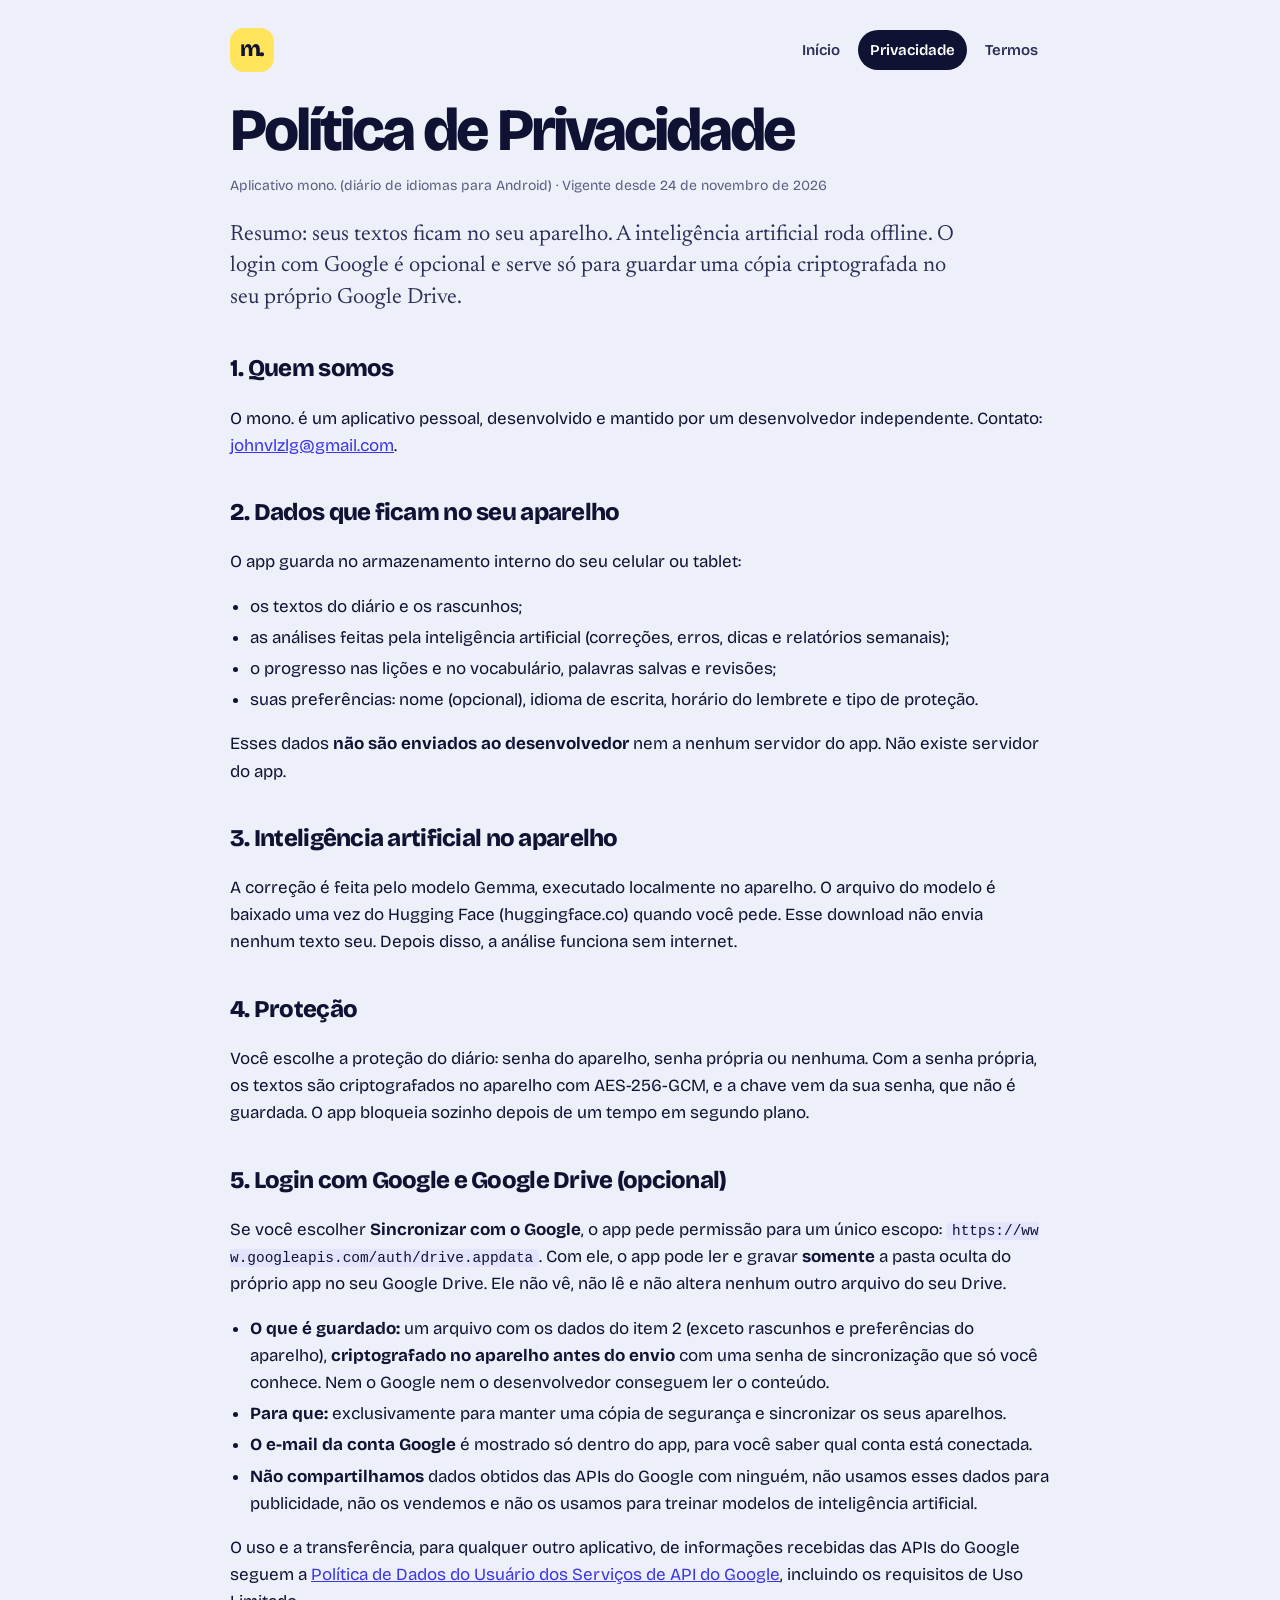
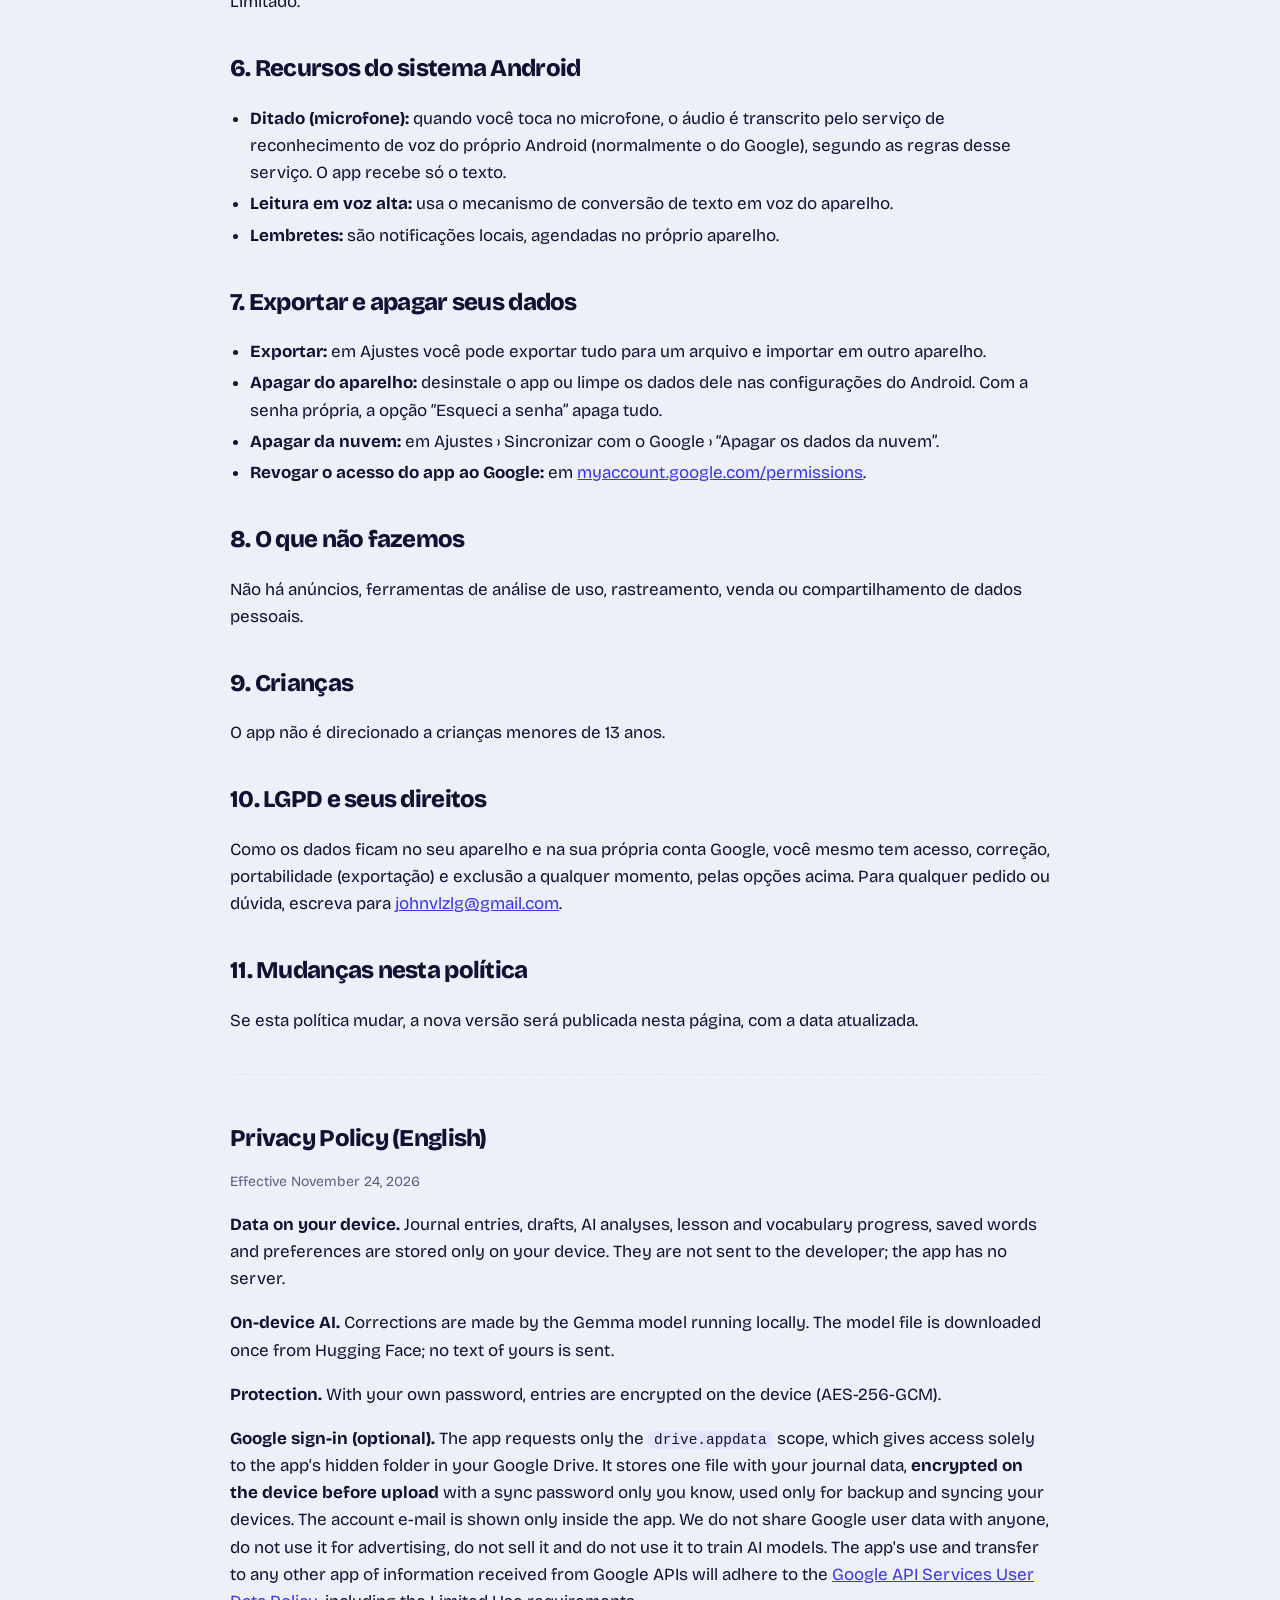
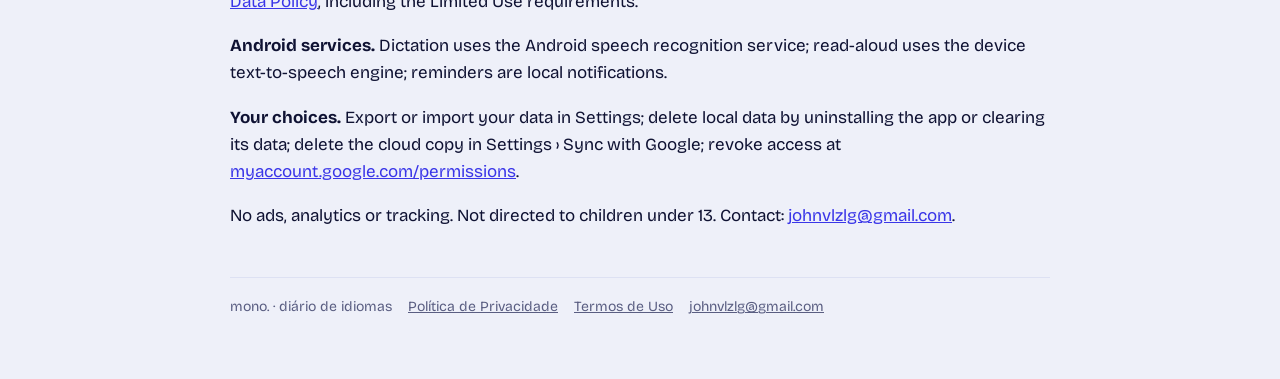
==== privacidade.html @ 58bb5821 "first commit" ====
<!doctype html>
<html lang="pt-BR">
<head>
<meta charset="utf-8">
<meta name="viewport" content="width=device-width,initial-scale=1">
<title>Política de Privacidade · mono.</title>
<meta name="description" content="mono. é um diário para praticar idiomas, com correção por inteligência artificial que roda no próprio celular.">
<link rel="stylesheet" href="estilo.css">
</head>
<body>
<div class="wrap">
<header class="top">
  <a class="logo" href="index.html" aria-label="mono. início">m.</a>
  <nav>
    <a href="index.html">Início</a>
    <a href="privacidade.html" aria-current="page">Privacidade</a>
    <a href="termos.html">Termos</a>
  </nav>
</header>
<main>
<h1>Política de Privacidade</h1>
<p class="meta">Aplicativo mono. (diário de idiomas para Android) · Vigente desde 24 de novembro de 2026</p>

<p class="lead">Resumo: seus textos ficam no seu aparelho. A inteligência artificial roda offline. O login com Google é opcional e serve só para guardar uma cópia criptografada no seu próprio Google Drive.</p>

<h2>1. Quem somos</h2>
<p>O mono. é um aplicativo pessoal, desenvolvido e mantido por um desenvolvedor independente. Contato: <a href="mailto:johnvlzlg@gmail.com">johnvlzlg@gmail.com</a>.</p>

<h2>2. Dados que ficam no seu aparelho</h2>
<p>O app guarda no armazenamento interno do seu celular ou tablet:</p>
<ul>
  <li>os textos do diário e os rascunhos;</li>
  <li>as análises feitas pela inteligência artificial (correções, erros, dicas e relatórios semanais);</li>
  <li>o progresso nas lições e no vocabulário, palavras salvas e revisões;</li>
  <li>suas preferências: nome (opcional), idioma de escrita, horário do lembrete e tipo de proteção.</li>
</ul>
<p>Esses dados <b>não são enviados ao desenvolvedor</b> nem a nenhum servidor do app. Não existe servidor do app.</p>

<h2>3. Inteligência artificial no aparelho</h2>
<p>A correção é feita pelo modelo Gemma, executado localmente no aparelho. O arquivo do modelo é baixado uma vez do Hugging Face (huggingface.co) quando você pede. Esse download não envia nenhum texto seu. Depois disso, a análise funciona sem internet.</p>

<h2>4. Proteção</h2>
<p>Você escolhe a proteção do diário: senha do aparelho, senha própria ou nenhuma. Com a senha própria, os textos são criptografados no aparelho com AES-256-GCM, e a chave vem da sua senha, que não é guardada. O app bloqueia sozinho depois de um tempo em segundo plano.</p>

<h2>5. Login com Google e Google Drive (opcional)</h2>
<p>Se você escolher <b>Sincronizar com o Google</b>, o app pede permissão para um único escopo: <code>https://www.googleapis.com/auth/drive.appdata</code>. Com ele, o app pode ler e gravar <b>somente</b> a pasta oculta do próprio app no seu Google Drive. Ele não vê, não lê e não altera nenhum outro arquivo do seu Drive.</p>
<ul>
  <li><b>O que é guardado:</b> um arquivo com os dados do item 2 (exceto rascunhos e preferências do aparelho), <b>criptografado no aparelho antes do envio</b> com uma senha de sincronização que só você conhece. Nem o Google nem o desenvolvedor conseguem ler o conteúdo.</li>
  <li><b>Para que:</b> exclusivamente para manter uma cópia de segurança e sincronizar os seus aparelhos.</li>
  <li><b>O e-mail da conta Google</b> é mostrado só dentro do app, para você saber qual conta está conectada.</li>
  <li><b>Não compartilhamos</b> dados obtidos das APIs do Google com ninguém, não usamos esses dados para publicidade, não os vendemos e não os usamos para treinar modelos de inteligência artificial.</li>
</ul>
<p>O uso e a transferência, para qualquer outro aplicativo, de informações recebidas das APIs do Google seguem a <a href="https://developers.google.com/terms/api-services-user-data-policy">Política de Dados do Usuário dos Serviços de API do Google</a>, incluindo os requisitos de Uso Limitado.</p>

<h2>6. Recursos do sistema Android</h2>
<ul>
  <li><b>Ditado (microfone):</b> quando você toca no microfone, o áudio é transcrito pelo serviço de reconhecimento de voz do próprio Android (normalmente o do Google), segundo as regras desse serviço. O app recebe só o texto.</li>
  <li><b>Leitura em voz alta:</b> usa o mecanismo de conversão de texto em voz do aparelho.</li>
  <li><b>Lembretes:</b> são notificações locais, agendadas no próprio aparelho.</li>
</ul>

<h2>7. Exportar e apagar seus dados</h2>
<ul>
  <li><b>Exportar:</b> em Ajustes você pode exportar tudo para um arquivo e importar em outro aparelho.</li>
  <li><b>Apagar do aparelho:</b> desinstale o app ou limpe os dados dele nas configurações do Android. Com a senha própria, a opção “Esqueci a senha” apaga tudo.</li>
  <li><b>Apagar da nuvem:</b> em Ajustes › Sincronizar com o Google › “Apagar os dados da nuvem”.</li>
  <li><b>Revogar o acesso do app ao Google:</b> em <a href="https://myaccount.google.com/permissions">myaccount.google.com/permissions</a>.</li>
</ul>

<h2>8. O que não fazemos</h2>
<p>Não há anúncios, ferramentas de análise de uso, rastreamento, venda ou compartilhamento de dados pessoais.</p>

<h2>9. Crianças</h2>
<p>O app não é direcionado a crianças menores de 13 anos.</p>

<h2>10. LGPD e seus direitos</h2>
<p>Como os dados ficam no seu aparelho e na sua própria conta Google, você mesmo tem acesso, correção, portabilidade (exportação) e exclusão a qualquer momento, pelas opções acima. Para qualquer pedido ou dúvida, escreva para <a href="mailto:johnvlzlg@gmail.com">johnvlzlg@gmail.com</a>.</p>

<h2>11. Mudanças nesta política</h2>
<p>Se esta política mudar, a nova versão será publicada nesta página, com a data atualizada.</p>

<section class="en" id="en" lang="en">
<h2>Privacy Policy (English)</h2>
<p class="meta">Effective November 24, 2026</p>
<p><b>Data on your device.</b> Journal entries, drafts, AI analyses, lesson and vocabulary progress, saved words and preferences are stored only on your device. They are not sent to the developer; the app has no server.</p>
<p><b>On-device AI.</b> Corrections are made by the Gemma model running locally. The model file is downloaded once from Hugging Face; no text of yours is sent.</p>
<p><b>Protection.</b> With your own password, entries are encrypted on the device (AES-256-GCM).</p>
<p><b>Google sign-in (optional).</b> The app requests only the <code>drive.appdata</code> scope, which gives access solely to the app's hidden folder in your Google Drive. It stores one file with your journal data, <b>encrypted on the device before upload</b> with a sync password only you know, used only for backup and syncing your devices. The account e-mail is shown only inside the app. We do not share Google user data with anyone, do not use it for advertising, do not sell it and do not use it to train AI models. The app's use and transfer to any other app of information received from Google APIs will adhere to the <a href="https://developers.google.com/terms/api-services-user-data-policy">Google API Services User Data Policy</a>, including the Limited Use requirements.</p>
<p><b>Android services.</b> Dictation uses the Android speech recognition service; read-aloud uses the device text-to-speech engine; reminders are local notifications.</p>
<p><b>Your choices.</b> Export or import your data in Settings; delete local data by uninstalling the app or clearing its data; delete the cloud copy in Settings › Sync with Google; revoke access at <a href="https://myaccount.google.com/permissions">myaccount.google.com/permissions</a>.</p>
<p>No ads, analytics or tracking. Not directed to children under 13. Contact: <a href="mailto:johnvlzlg@gmail.com">johnvlzlg@gmail.com</a>.</p>
</section>
</main>
<footer>
  <span>mono. · diário de idiomas</span>
  <a href="privacidade.html">Política de Privacidade</a>
  <a href="termos.html">Termos de Uso</a>
  <a href="mailto:johnvlzlg@gmail.com">johnvlzlg@gmail.com</a>
</footer>
</div>
</body>
</html>
---- estilo.css ----
@font-face{font-family:'Bricolage Grotesque';font-style:normal;font-display:swap;font-weight:200 800;src:url(fonts/bricolage-grotesque-latin-ext-opsz-normal.woff2) format('woff2-variations');unicode-range:U+0100-02BA,U+02BD-02C5,U+02C7-02CC,U+02CE-02D7,U+02DD-02FF,U+0304,U+0308,U+0329,U+1D00-1DBF,U+1E00-1E9F,U+1EF2-1EFF,U+2020,U+20A0-20AB,U+20AD-20C0,U+2113,U+2C60-2C7F,U+A720-A7FF}
@font-face{font-family:'Bricolage Grotesque';font-style:normal;font-display:swap;font-weight:200 800;src:url(fonts/bricolage-grotesque-latin-opsz-normal.woff2) format('woff2-variations');unicode-range:U+0000-00FF,U+0131,U+0152-0153,U+02BB-02BC,U+02C6,U+02DA,U+02DC,U+0304,U+0308,U+0329,U+2000-206F,U+20AC,U+2122,U+2191,U+2193,U+2212,U+2215,U+FEFF,U+FFFD}
@font-face{font-family:'Newsreader';font-style:normal;font-display:swap;font-weight:200 800;src:url(fonts/newsreader-latin-ext-opsz-normal.woff2) format('woff2-variations');unicode-range:U+0100-02BA,U+02BD-02C5,U+02C7-02CC,U+02CE-02D7,U+02DD-02FF,U+0304,U+0308,U+0329,U+1D00-1DBF,U+1E00-1E9F,U+1EF2-1EFF,U+2020,U+20A0-20AB,U+20AD-20C0,U+2113,U+2C60-2C7F,U+A720-A7FF}
@font-face{font-family:'Newsreader';font-style:normal;font-display:swap;font-weight:200 800;src:url(fonts/newsreader-latin-opsz-normal.woff2) format('woff2-variations');unicode-range:U+0000-00FF,U+0131,U+0152-0153,U+02BB-02BC,U+02C6,U+02DA,U+02DC,U+0304,U+0308,U+0329,U+2000-206F,U+20AC,U+2122,U+2191,U+2193,U+2212,U+2215,U+FEFF,U+FFFD}
@font-face{font-family:'Newsreader';font-style:italic;font-display:swap;font-weight:200 800;src:url(fonts/newsreader-latin-ext-opsz-italic.woff2) format('woff2-variations');unicode-range:U+0100-02BA,U+02BD-02C5,U+02C7-02CC,U+02CE-02D7,U+02DD-02FF,U+0304,U+0308,U+0329,U+1D00-1DBF,U+1E00-1E9F,U+1EF2-1EFF,U+2020,U+20A0-20AB,U+20AD-20C0,U+2113,U+2C60-2C7F,U+A720-A7FF}
@font-face{font-family:'Newsreader';font-style:italic;font-display:swap;font-weight:200 800;src:url(fonts/newsreader-latin-opsz-italic.woff2) format('woff2-variations');unicode-range:U+0000-00FF,U+0131,U+0152-0153,U+02BB-02BC,U+02C6,U+02DA,U+02DC,U+0304,U+0308,U+0329,U+2000-206F,U+20AC,U+2122,U+2191,U+2193,U+2212,U+2215,U+FEFF,U+FFFD}
:root{--ink:#0f1233;--ink-2:#2b2f57;--muted:#5a5e82;--paper:#eef0f9;--sheet:#fbfbff;--line:#dde1f3;--blue:#3a36e8;--blue-soft:#e4e4ff;--mark:#ffe45c;
--display:'Bricolage Grotesque',system-ui,-apple-system,'Segoe UI',Roboto,sans-serif;--serif:'Newsreader',Georgia,'Times New Roman',serif}
*{box-sizing:border-box}
html{-webkit-text-size-adjust:100%}
body{margin:0;background:var(--paper);color:var(--ink);font:400 17px/1.6 var(--display)}
a{color:var(--blue)}
code{font-size:.85em;background:var(--blue-soft);padding:1px 6px;border-radius:6px;word-break:break-all}
.wrap{max-width:860px;margin:0 auto;padding:28px 20px 60px}
header.top{display:flex;align-items:center;gap:12px;margin-bottom:28px}
.logo{width:44px;height:44px;border-radius:14px;background:var(--mark);display:grid;place-items:center;font-weight:800;font-size:22px;letter-spacing:-.05em;color:var(--ink);text-decoration:none}
header.top nav{margin-left:auto;display:flex;gap:6px;flex-wrap:wrap}
header.top nav a{text-decoration:none;color:var(--ink-2);font-weight:600;font-size:15px;padding:8px 12px;border-radius:99px}
header.top nav a[aria-current]{background:var(--ink);color:#fff}
h1{font-size:clamp(36px,7vw,60px);line-height:1.02;letter-spacing:-.05em;margin:0 0 14px;font-weight:800}
h1 em{font-family:var(--serif);font-style:italic;font-weight:500;letter-spacing:-.02em}
h2{font-size:24px;letter-spacing:-.03em;margin:34px 0 8px;font-weight:800}
.lead{font-family:var(--serif);font-size:22px;line-height:1.45;color:var(--ink-2);max-width:34em}
.card{background:var(--sheet);border:1px solid var(--line);border-radius:26px;padding:22px 24px;margin:16px 0}
.grid{display:grid;grid-template-columns:repeat(auto-fit,minmax(240px,1fr));gap:14px;margin-top:22px}
.grid .card{margin:0}.grid b{display:block;font-size:18px;margin-bottom:4px}
.dark{background:var(--ink);color:#fff;border:0}.dark a{color:var(--mark)}
mark{background:var(--mark);color:var(--ink);padding:0 4px;border-radius:4px}
.meta{color:var(--muted);font-size:14px}
ul{padding-left:1.2em}li{margin:4px 0}
.en{border-top:1px dashed var(--line);margin-top:40px;padding-top:10px}
footer{margin-top:48px;padding-top:18px;border-top:1px solid var(--line);color:var(--muted);font-size:14px;display:flex;gap:16px;flex-wrap:wrap}
footer a{color:var(--muted)}
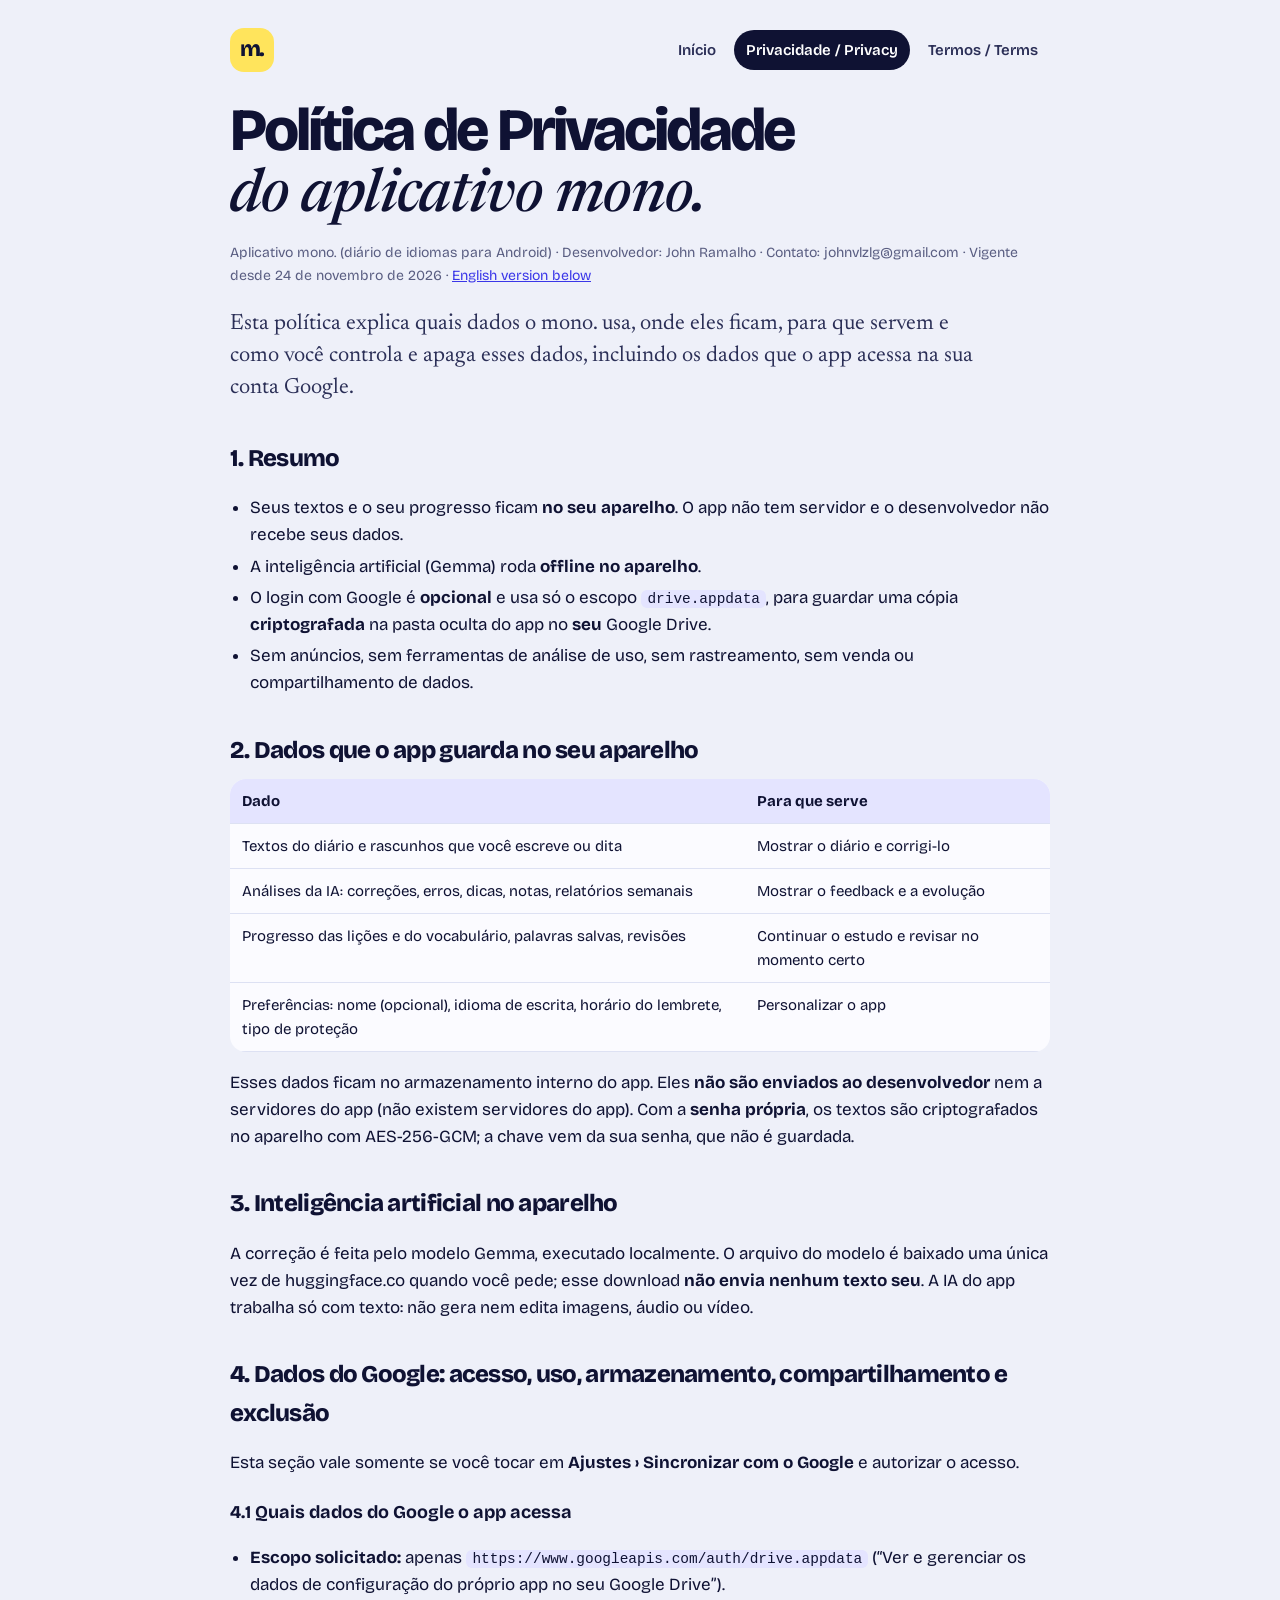
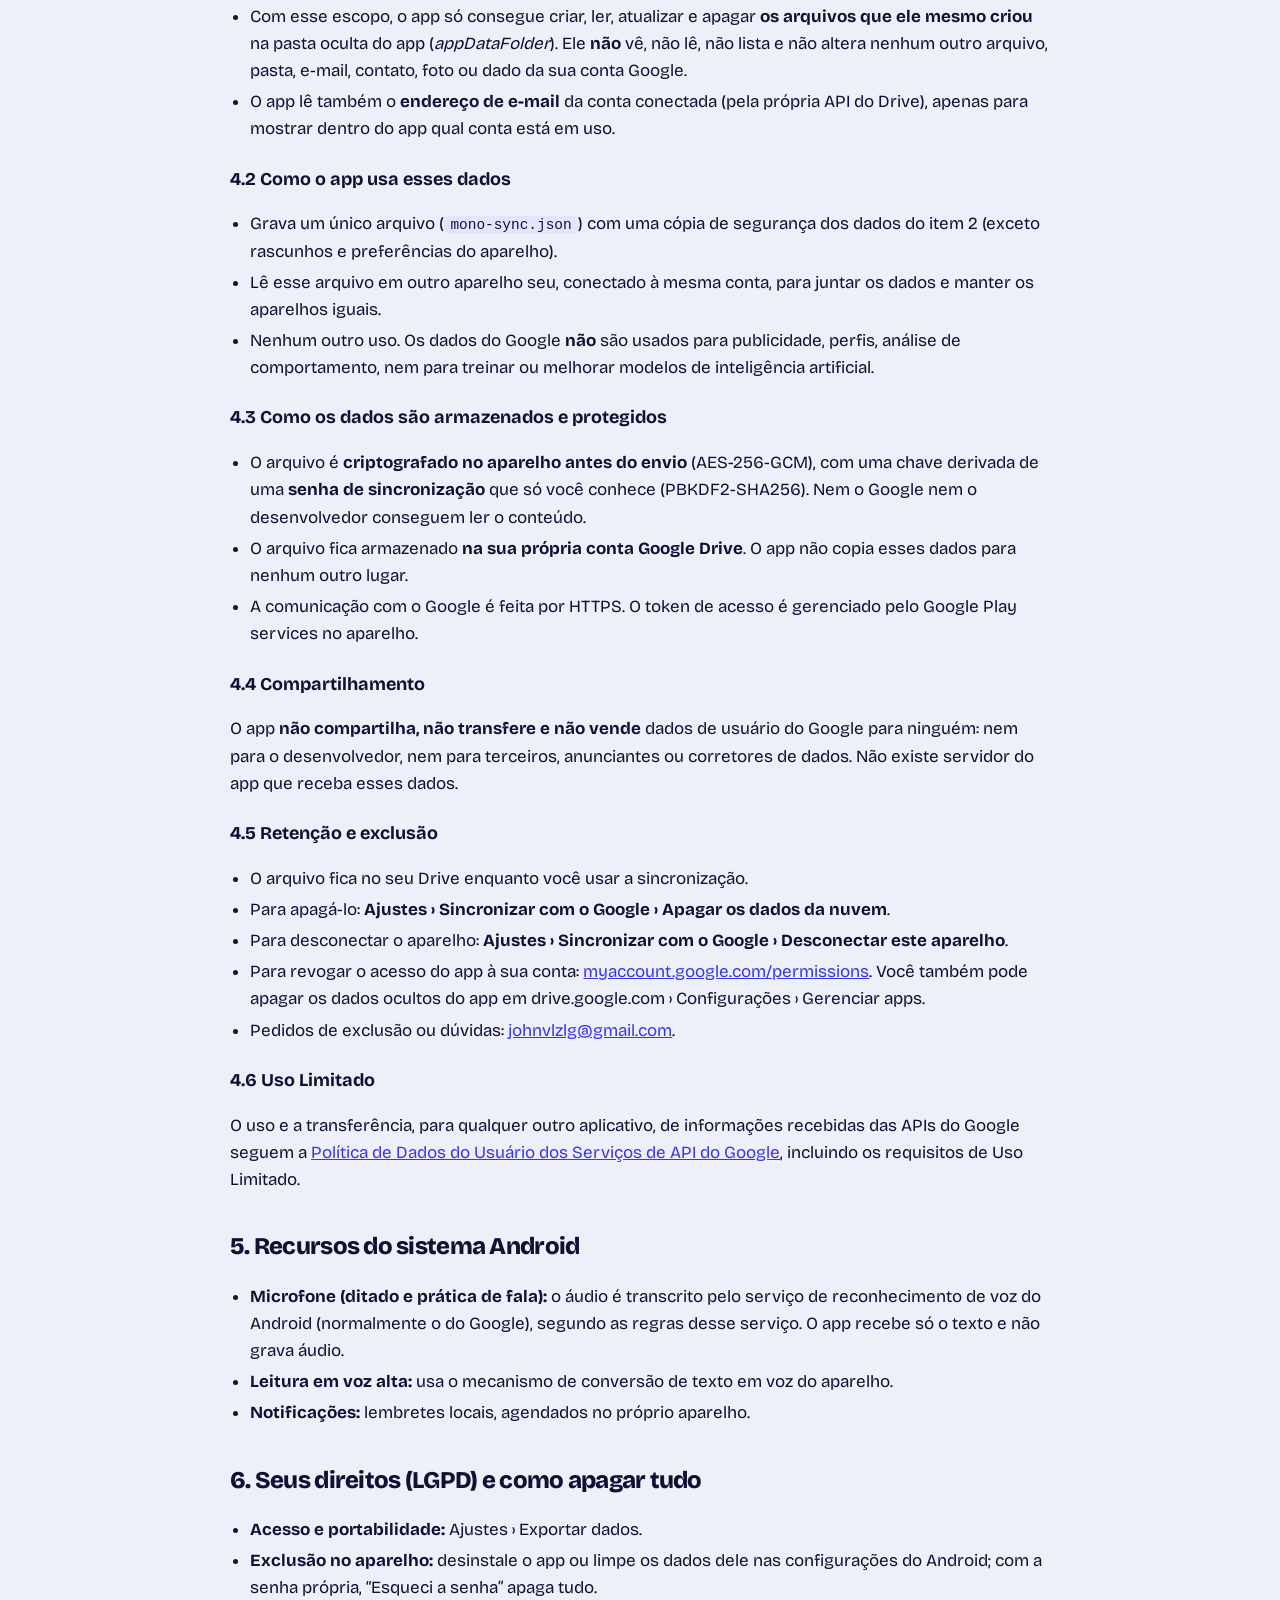
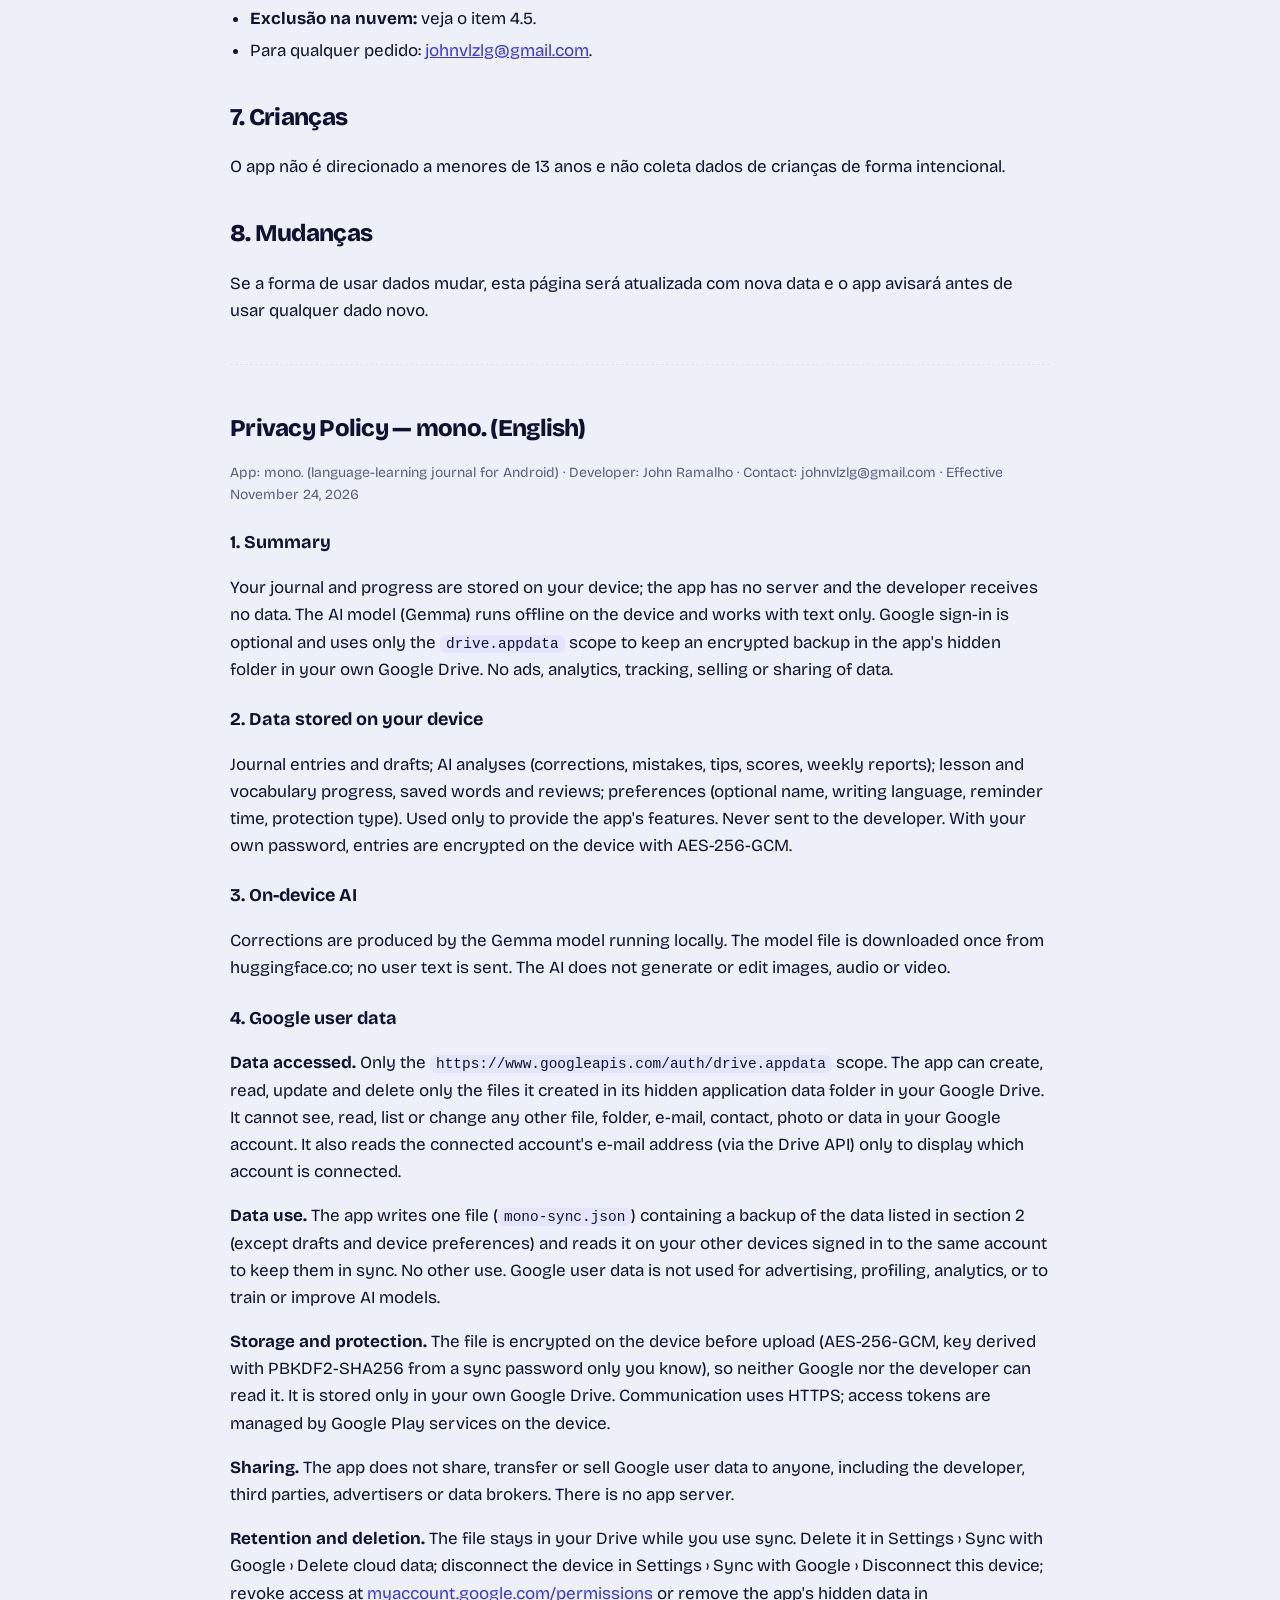
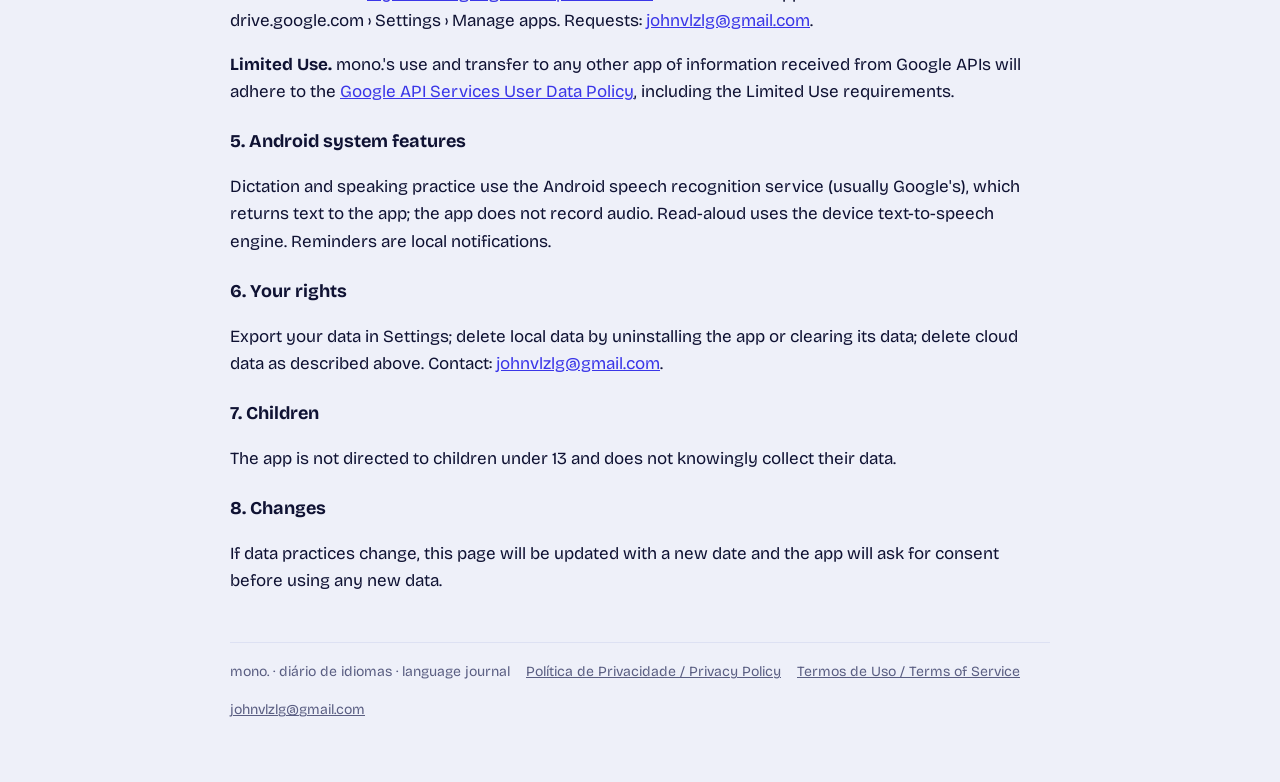
==== commit 13405a20: "first3 commit" ====
--- a/privacidade.html
+++ b/privacidade.html
@@ -2,9 +2,12 @@
 <html lang="pt-BR">
 <head>
 <meta charset="utf-8">
+<meta name="google-site-verification" content="KrFs0eqabBYTJktM5FBpyhpd_qzh3mR7Fe65DcXL_Aw" />
 <meta name="viewport" content="width=device-width,initial-scale=1">
-<title>Política de Privacidade · mono.</title>
-<meta name="description" content="mono. é um diário para praticar idiomas, com correção por inteligência artificial que roda no próprio celular.">
+<title>Política de Privacidade · Privacy Policy · mono.</title>
+<meta name="application-name" content="mono.">
+<meta property="og:site_name" content="mono.">
+<meta name="description" content="mono. is a language-learning journal app for Android with on-device AI correction. mono. é um diário para praticar idiomas com correção por IA no próprio celular.">
 <link rel="stylesheet" href="estilo.css">
 </head>
 <body>
@@ -13,88 +16,135 @@
   <a class="logo" href="index.html" aria-label="mono. início">m.</a>
   <nav>
     <a href="index.html">Início</a>
-    <a href="privacidade.html" aria-current="page">Privacidade</a>
-    <a href="termos.html">Termos</a>
+    <a href="privacidade.html" aria-current="page">Privacidade / Privacy</a>
+    <a href="termos.html">Termos / Terms</a>
   </nav>
 </header>
 <main>
-<h1>Política de Privacidade</h1>
-<p class="meta">Aplicativo mono. (diário de idiomas para Android) · Vigente desde 24 de novembro de 2026</p>
+<h1>Política de Privacidade<br><em>do aplicativo mono.</em></h1>
+<p class="meta">Aplicativo mono. (diário de idiomas para Android) · Desenvolvedor: John Ramalho · Contato: johnvlzlg@gmail.com · Vigente desde 24 de novembro de 2026 · <a href="#en">English version below</a></p>
 
-<p class="lead">Resumo: seus textos ficam no seu aparelho. A inteligência artificial roda offline. O login com Google é opcional e serve só para guardar uma cópia criptografada no seu próprio Google Drive.</p>
+<p class="lead">Esta política explica quais dados o mono. usa, onde eles ficam, para que servem e como você controla e apaga esses dados, incluindo os dados que o app acessa na sua conta Google.</p>
 
-<h2>1. Quem somos</h2>
-<p>O mono. é um aplicativo pessoal, desenvolvido e mantido por um desenvolvedor independente. Contato: <a href="mailto:johnvlzlg@gmail.com">johnvlzlg@gmail.com</a>.</p>
+<h2>1. Resumo</h2>
+<ul>
+  <li>Seus textos e o seu progresso ficam <b>no seu aparelho</b>. O app não tem servidor e o desenvolvedor não recebe seus dados.</li>
+  <li>A inteligência artificial (Gemma) roda <b>offline no aparelho</b>.</li>
+  <li>O login com Google é <b>opcional</b> e usa só o escopo <code>drive.appdata</code>, para guardar uma cópia <b>criptografada</b> na pasta oculta do app no <b>seu</b> Google Drive.</li>
+  <li>Sem anúncios, sem ferramentas de análise de uso, sem rastreamento, sem venda ou compartilhamento de dados.</li>
+</ul>
 
-<h2>2. Dados que ficam no seu aparelho</h2>
-<p>O app guarda no armazenamento interno do seu celular ou tablet:</p>
-<ul>
-  <li>os textos do diário e os rascunhos;</li>
-  <li>as análises feitas pela inteligência artificial (correções, erros, dicas e relatórios semanais);</li>
-  <li>o progresso nas lições e no vocabulário, palavras salvas e revisões;</li>
-  <li>suas preferências: nome (opcional), idioma de escrita, horário do lembrete e tipo de proteção.</li>
-</ul>
-<p>Esses dados <b>não são enviados ao desenvolvedor</b> nem a nenhum servidor do app. Não existe servidor do app.</p>
+<h2>2. Dados que o app guarda no seu aparelho</h2>
+<table class="tb">
+<tr><th>Dado</th><th>Para que serve</th></tr>
+<tr><td>Textos do diário e rascunhos que você escreve ou dita</td><td>Mostrar o diário e corrigi-lo</td></tr>
+<tr><td>Análises da IA: correções, erros, dicas, notas, relatórios semanais</td><td>Mostrar o feedback e a evolução</td></tr>
+<tr><td>Progresso das lições e do vocabulário, palavras salvas, revisões</td><td>Continuar o estudo e revisar no momento certo</td></tr>
+<tr><td>Preferências: nome (opcional), idioma de escrita, horário do lembrete, tipo de proteção</td><td>Personalizar o app</td></tr>
+</table>
+<p>Esses dados ficam no armazenamento interno do app. Eles <b>não são enviados ao desenvolvedor</b> nem a servidores do app (não existem servidores do app). Com a <b>senha própria</b>, os textos são criptografados no aparelho com AES-256-GCM; a chave vem da sua senha, que não é guardada.</p>
 
 <h2>3. Inteligência artificial no aparelho</h2>
-<p>A correção é feita pelo modelo Gemma, executado localmente no aparelho. O arquivo do modelo é baixado uma vez do Hugging Face (huggingface.co) quando você pede. Esse download não envia nenhum texto seu. Depois disso, a análise funciona sem internet.</p>
+<p>A correção é feita pelo modelo Gemma, executado localmente. O arquivo do modelo é baixado uma única vez de huggingface.co quando você pede; esse download <b>não envia nenhum texto seu</b>. A IA do app trabalha só com texto: não gera nem edita imagens, áudio ou vídeo.</p>
 
-<h2>4. Proteção</h2>
-<p>Você escolhe a proteção do diário: senha do aparelho, senha própria ou nenhuma. Com a senha própria, os textos são criptografados no aparelho com AES-256-GCM, e a chave vem da sua senha, que não é guardada. O app bloqueia sozinho depois de um tempo em segundo plano.</p>
+<h2>4. Dados do Google: acesso, uso, armazenamento, compartilhamento e exclusão</h2>
+<p>Esta seção vale somente se você tocar em <b>Ajustes › Sincronizar com o Google</b> e autorizar o acesso.</p>
 
-<h2>5. Login com Google e Google Drive (opcional)</h2>
-<p>Se você escolher <b>Sincronizar com o Google</b>, o app pede permissão para um único escopo: <code>https://www.googleapis.com/auth/drive.appdata</code>. Com ele, o app pode ler e gravar <b>somente</b> a pasta oculta do próprio app no seu Google Drive. Ele não vê, não lê e não altera nenhum outro arquivo do seu Drive.</p>
+<h3>4.1 Quais dados do Google o app acessa</h3>
 <ul>
-  <li><b>O que é guardado:</b> um arquivo com os dados do item 2 (exceto rascunhos e preferências do aparelho), <b>criptografado no aparelho antes do envio</b> com uma senha de sincronização que só você conhece. Nem o Google nem o desenvolvedor conseguem ler o conteúdo.</li>
-  <li><b>Para que:</b> exclusivamente para manter uma cópia de segurança e sincronizar os seus aparelhos.</li>
-  <li><b>O e-mail da conta Google</b> é mostrado só dentro do app, para você saber qual conta está conectada.</li>
-  <li><b>Não compartilhamos</b> dados obtidos das APIs do Google com ninguém, não usamos esses dados para publicidade, não os vendemos e não os usamos para treinar modelos de inteligência artificial.</li>
+  <li><b>Escopo solicitado:</b> apenas <code>https://www.googleapis.com/auth/drive.appdata</code> (“Ver e gerenciar os dados de configuração do próprio app no seu Google Drive”).</li>
+  <li>Com esse escopo, o app só consegue criar, ler, atualizar e apagar <b>os arquivos que ele mesmo criou</b> na pasta oculta do app (<i>appDataFolder</i>). Ele <b>não</b> vê, não lê, não lista e não altera nenhum outro arquivo, pasta, e-mail, contato, foto ou dado da sua conta Google.</li>
+  <li>O app lê também o <b>endereço de e-mail</b> da conta conectada (pela própria API do Drive), apenas para mostrar dentro do app qual conta está em uso.</li>
 </ul>
+
+<h3>4.2 Como o app usa esses dados</h3>
+<ul>
+  <li>Grava um único arquivo (<code>mono-sync.json</code>) com uma cópia de segurança dos dados do item 2 (exceto rascunhos e preferências do aparelho).</li>
+  <li>Lê esse arquivo em outro aparelho seu, conectado à mesma conta, para juntar os dados e manter os aparelhos iguais.</li>
+  <li>Nenhum outro uso. Os dados do Google <b>não</b> são usados para publicidade, perfis, análise de comportamento, nem para treinar ou melhorar modelos de inteligência artificial.</li>
+</ul>
+
+<h3>4.3 Como os dados são armazenados e protegidos</h3>
+<ul>
+  <li>O arquivo é <b>criptografado no aparelho antes do envio</b> (AES-256-GCM), com uma chave derivada de uma <b>senha de sincronização</b> que só você conhece (PBKDF2-SHA256). Nem o Google nem o desenvolvedor conseguem ler o conteúdo.</li>
+  <li>O arquivo fica armazenado <b>na sua própria conta Google Drive</b>. O app não copia esses dados para nenhum outro lugar.</li>
+  <li>A comunicação com o Google é feita por HTTPS. O token de acesso é gerenciado pelo Google Play services no aparelho.</li>
+</ul>
+
+<h3>4.4 Compartilhamento</h3>
+<p>O app <b>não compartilha, não transfere e não vende</b> dados de usuário do Google para ninguém: nem para o desenvolvedor, nem para terceiros, anunciantes ou corretores de dados. Não existe servidor do app que receba esses dados.</p>
+
+<h3>4.5 Retenção e exclusão</h3>
+<ul>
+  <li>O arquivo fica no seu Drive enquanto você usar a sincronização.</li>
+  <li>Para apagá-lo: <b>Ajustes › Sincronizar com o Google › Apagar os dados da nuvem</b>.</li>
+  <li>Para desconectar o aparelho: <b>Ajustes › Sincronizar com o Google › Desconectar este aparelho</b>.</li>
+  <li>Para revogar o acesso do app à sua conta: <a href="https://myaccount.google.com/permissions">myaccount.google.com/permissions</a>. Você também pode apagar os dados ocultos do app em drive.google.com › Configurações › Gerenciar apps.</li>
+  <li>Pedidos de exclusão ou dúvidas: <a href="mailto:johnvlzlg@gmail.com">johnvlzlg@gmail.com</a>.</li>
+</ul>
+
+<h3>4.6 Uso Limitado</h3>
 <p>O uso e a transferência, para qualquer outro aplicativo, de informações recebidas das APIs do Google seguem a <a href="https://developers.google.com/terms/api-services-user-data-policy">Política de Dados do Usuário dos Serviços de API do Google</a>, incluindo os requisitos de Uso Limitado.</p>
 
-<h2>6. Recursos do sistema Android</h2>
+<h2>5. Recursos do sistema Android</h2>
 <ul>
-  <li><b>Ditado (microfone):</b> quando você toca no microfone, o áudio é transcrito pelo serviço de reconhecimento de voz do próprio Android (normalmente o do Google), segundo as regras desse serviço. O app recebe só o texto.</li>
+  <li><b>Microfone (ditado e prática de fala):</b> o áudio é transcrito pelo serviço de reconhecimento de voz do Android (normalmente o do Google), segundo as regras desse serviço. O app recebe só o texto e não grava áudio.</li>
   <li><b>Leitura em voz alta:</b> usa o mecanismo de conversão de texto em voz do aparelho.</li>
-  <li><b>Lembretes:</b> são notificações locais, agendadas no próprio aparelho.</li>
+  <li><b>Notificações:</b> lembretes locais, agendados no próprio aparelho.</li>
 </ul>
 
-<h2>7. Exportar e apagar seus dados</h2>
+<h2>6. Seus direitos (LGPD) e como apagar tudo</h2>
 <ul>
-  <li><b>Exportar:</b> em Ajustes você pode exportar tudo para um arquivo e importar em outro aparelho.</li>
-  <li><b>Apagar do aparelho:</b> desinstale o app ou limpe os dados dele nas configurações do Android. Com a senha própria, a opção “Esqueci a senha” apaga tudo.</li>
-  <li><b>Apagar da nuvem:</b> em Ajustes › Sincronizar com o Google › “Apagar os dados da nuvem”.</li>
-  <li><b>Revogar o acesso do app ao Google:</b> em <a href="https://myaccount.google.com/permissions">myaccount.google.com/permissions</a>.</li>
+  <li><b>Acesso e portabilidade:</b> Ajustes › Exportar dados.</li>
+  <li><b>Exclusão no aparelho:</b> desinstale o app ou limpe os dados dele nas configurações do Android; com a senha própria, “Esqueci a senha” apaga tudo.</li>
+  <li><b>Exclusão na nuvem:</b> veja o item 4.5.</li>
+  <li>Para qualquer pedido: <a href="mailto:johnvlzlg@gmail.com">johnvlzlg@gmail.com</a>.</li>
 </ul>
 
-<h2>8. O que não fazemos</h2>
-<p>Não há anúncios, ferramentas de análise de uso, rastreamento, venda ou compartilhamento de dados pessoais.</p>
+<h2>7. Crianças</h2>
+<p>O app não é direcionado a menores de 13 anos e não coleta dados de crianças de forma intencional.</p>
 
-<h2>9. Crianças</h2>
-<p>O app não é direcionado a crianças menores de 13 anos.</p>
-
-<h2>10. LGPD e seus direitos</h2>
-<p>Como os dados ficam no seu aparelho e na sua própria conta Google, você mesmo tem acesso, correção, portabilidade (exportação) e exclusão a qualquer momento, pelas opções acima. Para qualquer pedido ou dúvida, escreva para <a href="mailto:johnvlzlg@gmail.com">johnvlzlg@gmail.com</a>.</p>
-
-<h2>11. Mudanças nesta política</h2>
-<p>Se esta política mudar, a nova versão será publicada nesta página, com a data atualizada.</p>
+<h2>8. Mudanças</h2>
+<p>Se a forma de usar dados mudar, esta página será atualizada com nova data e o app avisará antes de usar qualquer dado novo.</p>
 
 <section class="en" id="en" lang="en">
-<h2>Privacy Policy (English)</h2>
-<p class="meta">Effective November 24, 2026</p>
-<p><b>Data on your device.</b> Journal entries, drafts, AI analyses, lesson and vocabulary progress, saved words and preferences are stored only on your device. They are not sent to the developer; the app has no server.</p>
-<p><b>On-device AI.</b> Corrections are made by the Gemma model running locally. The model file is downloaded once from Hugging Face; no text of yours is sent.</p>
-<p><b>Protection.</b> With your own password, entries are encrypted on the device (AES-256-GCM).</p>
-<p><b>Google sign-in (optional).</b> The app requests only the <code>drive.appdata</code> scope, which gives access solely to the app's hidden folder in your Google Drive. It stores one file with your journal data, <b>encrypted on the device before upload</b> with a sync password only you know, used only for backup and syncing your devices. The account e-mail is shown only inside the app. We do not share Google user data with anyone, do not use it for advertising, do not sell it and do not use it to train AI models. The app's use and transfer to any other app of information received from Google APIs will adhere to the <a href="https://developers.google.com/terms/api-services-user-data-policy">Google API Services User Data Policy</a>, including the Limited Use requirements.</p>
-<p><b>Android services.</b> Dictation uses the Android speech recognition service; read-aloud uses the device text-to-speech engine; reminders are local notifications.</p>
-<p><b>Your choices.</b> Export or import your data in Settings; delete local data by uninstalling the app or clearing its data; delete the cloud copy in Settings › Sync with Google; revoke access at <a href="https://myaccount.google.com/permissions">myaccount.google.com/permissions</a>.</p>
-<p>No ads, analytics or tracking. Not directed to children under 13. Contact: <a href="mailto:johnvlzlg@gmail.com">johnvlzlg@gmail.com</a>.</p>
+<h2>Privacy Policy — mono. (English)</h2>
+<p class="meta">App: mono. (language-learning journal for Android) · Developer: John Ramalho · Contact: johnvlzlg@gmail.com · Effective November 24, 2026</p>
+
+<h3>1. Summary</h3>
+<p>Your journal and progress are stored on your device; the app has no server and the developer receives no data. The AI model (Gemma) runs offline on the device and works with text only. Google sign-in is optional and uses only the <code>drive.appdata</code> scope to keep an encrypted backup in the app's hidden folder in your own Google Drive. No ads, analytics, tracking, selling or sharing of data.</p>
+
+<h3>2. Data stored on your device</h3>
+<p>Journal entries and drafts; AI analyses (corrections, mistakes, tips, scores, weekly reports); lesson and vocabulary progress, saved words and reviews; preferences (optional name, writing language, reminder time, protection type). Used only to provide the app's features. Never sent to the developer. With your own password, entries are encrypted on the device with AES-256-GCM.</p>
+
+<h3>3. On-device AI</h3>
+<p>Corrections are produced by the Gemma model running locally. The model file is downloaded once from huggingface.co; no user text is sent. The AI does not generate or edit images, audio or video.</p>
+
+<h3>4. Google user data</h3>
+<p><b>Data accessed.</b> Only the <code>https://www.googleapis.com/auth/drive.appdata</code> scope. The app can create, read, update and delete only the files it created in its hidden application data folder in your Google Drive. It cannot see, read, list or change any other file, folder, e-mail, contact, photo or data in your Google account. It also reads the connected account's e-mail address (via the Drive API) only to display which account is connected.</p>
+<p><b>Data use.</b> The app writes one file (<code>mono-sync.json</code>) containing a backup of the data listed in section 2 (except drafts and device preferences) and reads it on your other devices signed in to the same account to keep them in sync. No other use. Google user data is not used for advertising, profiling, analytics, or to train or improve AI models.</p>
+<p><b>Storage and protection.</b> The file is encrypted on the device before upload (AES-256-GCM, key derived with PBKDF2-SHA256 from a sync password only you know), so neither Google nor the developer can read it. It is stored only in your own Google Drive. Communication uses HTTPS; access tokens are managed by Google Play services on the device.</p>
+<p><b>Sharing.</b> The app does not share, transfer or sell Google user data to anyone, including the developer, third parties, advertisers or data brokers. There is no app server.</p>
+<p><b>Retention and deletion.</b> The file stays in your Drive while you use sync. Delete it in Settings › Sync with Google › Delete cloud data; disconnect the device in Settings › Sync with Google › Disconnect this device; revoke access at <a href="https://myaccount.google.com/permissions">myaccount.google.com/permissions</a> or remove the app's hidden data in drive.google.com › Settings › Manage apps. Requests: <a href="mailto:johnvlzlg@gmail.com">johnvlzlg@gmail.com</a>.</p>
+<p><b>Limited Use.</b> mono.'s use and transfer to any other app of information received from Google APIs will adhere to the <a href="https://developers.google.com/terms/api-services-user-data-policy">Google API Services User Data Policy</a>, including the Limited Use requirements.</p>
+
+<h3>5. Android system features</h3>
+<p>Dictation and speaking practice use the Android speech recognition service (usually Google's), which returns text to the app; the app does not record audio. Read-aloud uses the device text-to-speech engine. Reminders are local notifications.</p>
+
+<h3>6. Your rights</h3>
+<p>Export your data in Settings; delete local data by uninstalling the app or clearing its data; delete cloud data as described above. Contact: <a href="mailto:johnvlzlg@gmail.com">johnvlzlg@gmail.com</a>.</p>
+
+<h3>7. Children</h3>
+<p>The app is not directed to children under 13 and does not knowingly collect their data.</p>
+
+<h3>8. Changes</h3>
+<p>If data practices change, this page will be updated with a new date and the app will ask for consent before using any new data.</p>
 </section>
 </main>
 <footer>
-  <span>mono. · diário de idiomas</span>
-  <a href="privacidade.html">Política de Privacidade</a>
-  <a href="termos.html">Termos de Uso</a>
+  <span>mono. · diário de idiomas · language journal</span>
+  <a href="privacidade.html">Política de Privacidade / Privacy Policy</a>
+  <a href="termos.html">Termos de Uso / Terms of Service</a>
   <a href="mailto:johnvlzlg@gmail.com">johnvlzlg@gmail.com</a>
 </footer>
 </div>
--- a/estilo.css
+++ b/estilo.css
@@ -31,3 +31,7 @@
 .en{border-top:1px dashed var(--line);margin-top:40px;padding-top:10px}
 footer{margin-top:48px;padding-top:18px;border-top:1px solid var(--line);color:var(--muted);font-size:14px;display:flex;gap:16px;flex-wrap:wrap}
 footer a{color:var(--muted)}
+h3{font-size:18px;margin:22px 0 4px}
+.tb{width:100%;border-collapse:collapse;margin:10px 0;font-size:15px;background:var(--sheet);border-radius:16px;overflow:hidden}
+.tb th,.tb td{text-align:left;padding:10px 12px;border-bottom:1px solid var(--line);vertical-align:top}
+.tb th{background:var(--blue-soft)}
